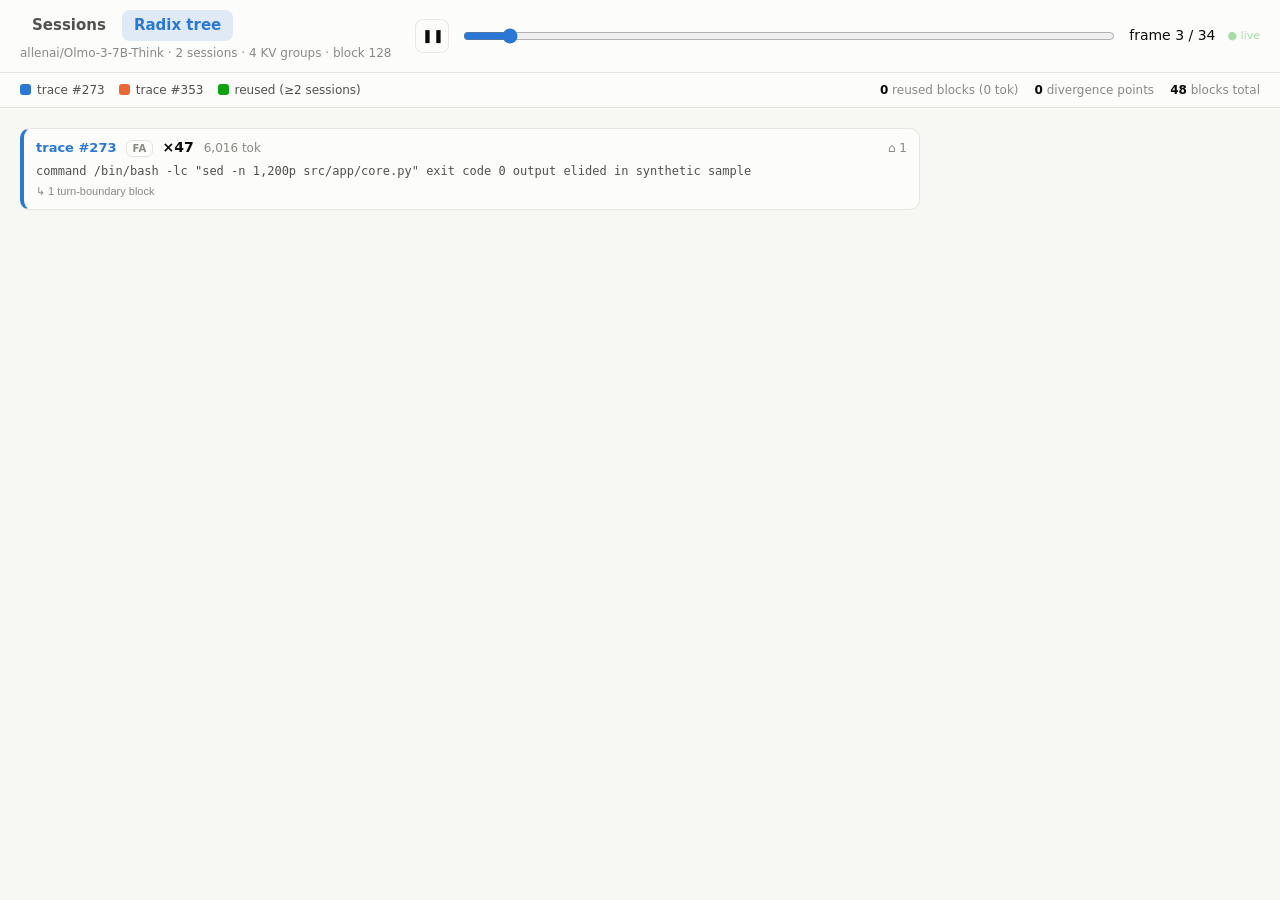
==== web/tree.html @ 35108ffb "add the viewer Signed-off-by: Sage Ahrac <sagiahrak@gmail.com>" ====
<!doctype html>
<html lang="en">
<head>
  <meta charset="utf-8" />
  <meta name="viewport" content="width=device-width, initial-scale=1" />
  <title>KV-Cache Radix Tree — live</title>
  <link rel="stylesheet" href="tree.css" />
</head>
<body class="viz-root">
  <header class="topbar">
    <div class="title">
      <nav class="tabs">
        <a href="index.html">Sessions</a>
        <a href="tree.html" class="on" aria-current="page">Radix tree</a>
      </nav>
      <p class="sub" id="meta-line">loading…</p>
    </div>
    <div class="transport">
      <button id="play" class="btn" aria-label="play / pause">❚❚</button>
      <input id="scrub" class="scrub" type="range" min="0" max="0" value="0" aria-label="timeline" />
      <span id="step-label" class="mono">0 / 0</span>
      <span class="live" id="live">● live</span>
    </div>
  </header>

  <div class="toolbar">
    <div class="legend" id="legend"></div>
    <div class="stats mono" id="stats"></div>
  </div>

  <!-- The tree is rebuilt from the granular block map each frame; merging of
       adjacent same-type blocks happens here at render time, not in the data. -->
  <main class="tree" id="tree"></main>

  <aside class="detail" id="detail" hidden>
    <div class="detail-head"><span id="detail-title"></span>
      <button class="x" id="detail-close" aria-label="close">✕</button></div>
    <div class="detail-body" id="detail-body"></div>
  </aside>

  <script type="module" src="tree.js"></script>
</body>
</html>
---- web/tree.css ----
/* Radix-tree tab — reuse & divergence view. Independent of the Sessions tab. */
.viz-root {
  --surface-1: #fcfcfb; --plane: #f7f7f4; --ink: #0b0b0b; --ink-2: #52514e;
  --muted: #8b8983; --hair: #e6e5df; --ring: rgba(11,11,11,.08);
  --shadow: 0 1px 2px rgba(11,11,11,.04), 0 8px 24px rgba(11,11,11,.05);

  /* session identity hues (distinct pairs) + shared/reused = green */
  --sess-0: #2a78d6; --sess-1: #eb6834; --sess-2: #4a3aa7;
  --sess-3: #e87ba4; --sess-4: #1baf7a; --sess-5: #eda100;
  --shared: #0ca30c;
  --evicted: #b9b7b0;

  color-scheme: light dark;
  background: var(--plane); color: var(--ink);
  font: 14px/1.5 system-ui, -apple-system, "Segoe UI", sans-serif;
  margin: 0; height: 100vh; overflow: hidden;
  display: grid; grid-template-rows: auto auto minmax(0, 1fr);
}
@media (prefers-color-scheme: dark) {
  .viz-root {
    --surface-1: #1a1a19; --plane: #0d0d0d; --ink: #fff; --ink-2: #c3c2b7;
    --muted: #8b8983; --hair: #2c2c2a; --ring: rgba(255,255,255,.10); --shadow: none;
    --sess-0: #3987e5; --sess-1: #d95926; --sess-2: #9085e9;
    --sess-3: #d55181; --sess-4: #199e70; --sess-5: #c98500;
    --shared: #0ca30c; --evicted: #4a4a46;
  }
}
.mono { font-variant-numeric: tabular-nums; }

/* top bar */
.topbar { display: flex; align-items: center; gap: 24px; flex-wrap: wrap;
  padding: 10px 20px; border-bottom: 1px solid var(--hair); background: var(--surface-1); }
.tabs { display: flex; align-items: center; gap: 4px; }
.tabs a { text-decoration: none; color: var(--ink-2); font-weight: 650; font-size: 15px;
  padding: 4px 12px; border-radius: 8px; }
.tabs a.on { background: color-mix(in oklab, var(--sess-0) 14%, transparent); color: var(--sess-0); }
.tabs a:hover:not(.on) { background: var(--plane); }
.title .sub { margin: 3px 0 0; color: var(--muted); font-size: 12px; }
.transport { display: flex; align-items: center; gap: 12px; flex: 1; min-width: 280px; }
.btn { border: 1px solid var(--ring); background: var(--surface-1); color: var(--ink);
  width: 34px; height: 34px; border-radius: 8px; cursor: pointer; }
.btn:hover { border-color: var(--muted); }
.scrub { flex: 1; accent-color: var(--sess-0); }
.live { font-size: 11px; color: var(--shared); opacity: .35; }
.viz-root.playing .live { animation: pulse 1.6s ease-in-out infinite; }
@keyframes pulse { 0%,100% { opacity: .35; } 50% { opacity: 1; } }

/* legend + stats */
.toolbar { display: flex; justify-content: space-between; align-items: center; gap: 16px;
  flex-wrap: wrap; padding: 8px 20px; border-bottom: 1px solid var(--hair);
  background: var(--surface-1); font-size: 12px; }
.legend { display: flex; gap: 14px; flex-wrap: wrap; color: var(--ink-2); }
.legend span { display: inline-flex; align-items: center; gap: 6px; }
.legend i { width: 11px; height: 11px; border-radius: 3px; display: inline-block; }
.stats { color: var(--muted); display: flex; gap: 16px; flex-wrap: wrap; }
.stats b { color: var(--ink); font-weight: 650; }

/* tree canvas */
.tree { overflow: auto; padding: 14px 20px 40px; max-width: 900px; }

/* a run of merged blocks = one card, accent-colored by session (or shared) */
.pill { --c: var(--muted); display: block; min-width: 0; cursor: pointer;
  margin: 6px 0; border: 1px solid var(--hair); border-left: 4px solid var(--c);
  border-radius: 10px; background: var(--surface-1); padding: 8px 12px;
  animation: fade .25s ease; transition: opacity .3s, border-color .2s; }
@keyframes fade { from { opacity: 0; } to { opacity: 1; } }
.pill:hover { border-color: var(--c); }
.pill.shared { background: color-mix(in oklab, var(--shared) 8%, var(--surface-1)); }
.pill.evicted { opacity: .45; border-style: dashed; }

.pill-head { display: flex; align-items: baseline; gap: 10px; flex-wrap: wrap; }
.who { font-weight: 650; font-size: 13px; color: var(--c); }
.pill.shared .who { color: var(--shared); }
.atype { font-size: 10px; font-weight: 700; letter-spacing: .03em; color: var(--muted);
  border: 1px solid var(--hair); border-radius: 6px; padding: 0 5px; }
.count { font-weight: 650; }
.toks, .leaves { color: var(--muted); font-size: 12px; }
.leaves { margin-left: auto; }

.snippet { margin-top: 5px; color: var(--ink-2); font-size: 12px; line-height: 1.4;
  display: -webkit-box; -webkit-box-orient: vertical; -webkit-line-clamp: 2; overflow: hidden;
  font-family: ui-monospace, "SF Mono", Menlo, monospace; }
.stubnote { margin-top: 6px; background: none; border: none; padding: 0; cursor: pointer;
  color: var(--muted); font-size: 11px; text-align: left; }
.stubnote:hover { color: var(--ink-2); text-decoration: underline; }

/* divergence marker */
.diverge { display: flex; align-items: center; gap: 8px; color: var(--ink-2);
  font-size: 12px; margin: 10px 0 4px; }
.fork { font-size: 15px; color: var(--shared); font-weight: 700; }

/* Reddit-style collapsible thread: header + body with a connector rail */
.branch { margin: 2px 0; }
.branch-head { display: flex; align-items: baseline; gap: 8px; cursor: pointer;
  padding: 4px 6px; border-radius: 8px; user-select: none; }
.branch-head:hover { background: color-mix(in oklab, var(--c) 8%, transparent); }
.caret { color: var(--c); font-size: 11px; width: 12px; }
.btag { font-weight: 650; font-size: 13px; color: var(--c); }
.bmeta { color: var(--muted); font-size: 12px; }
.branch-body { margin-left: 11px; padding-left: 15px;
  border-left: 2px solid color-mix(in oklab, var(--c) 45%, var(--hair)); }
.branch.collapsed > .branch-body { display: none; }

/* detail drawer */
.detail { position: fixed; right: 0; bottom: 0; width: min(520px, 94vw); max-height: 64vh;
  background: var(--surface-1); border: 1px solid var(--hair); border-radius: 12px 0 0 0;
  box-shadow: 0 -8px 30px rgba(0,0,0,.14); display: flex; flex-direction: column; z-index: 20; }
.detail[hidden] { display: none; }
.detail-head { display: flex; justify-content: space-between; align-items: center;
  padding: 10px 14px; border-bottom: 1px solid var(--hair); font-weight: 600; font-size: 13px; }
.x { border: none; background: none; cursor: pointer; color: var(--muted); font-size: 15px; }
.detail-body { overflow: auto; padding: 10px 14px; display: flex; flex-direction: column; gap: 8px; }
.blk { border: 1px solid var(--hair); border-radius: 8px; padding: 8px 10px; }
.blk .h { font-family: ui-monospace, monospace; color: var(--muted); font-size: 11px; }
.blk .prev { margin-top: 4px; font-size: 12px; line-height: 1.45; white-space: pre-wrap;
  word-break: break-word; color: var(--ink); font-family: ui-monospace, "SF Mono", Menlo, monospace; }
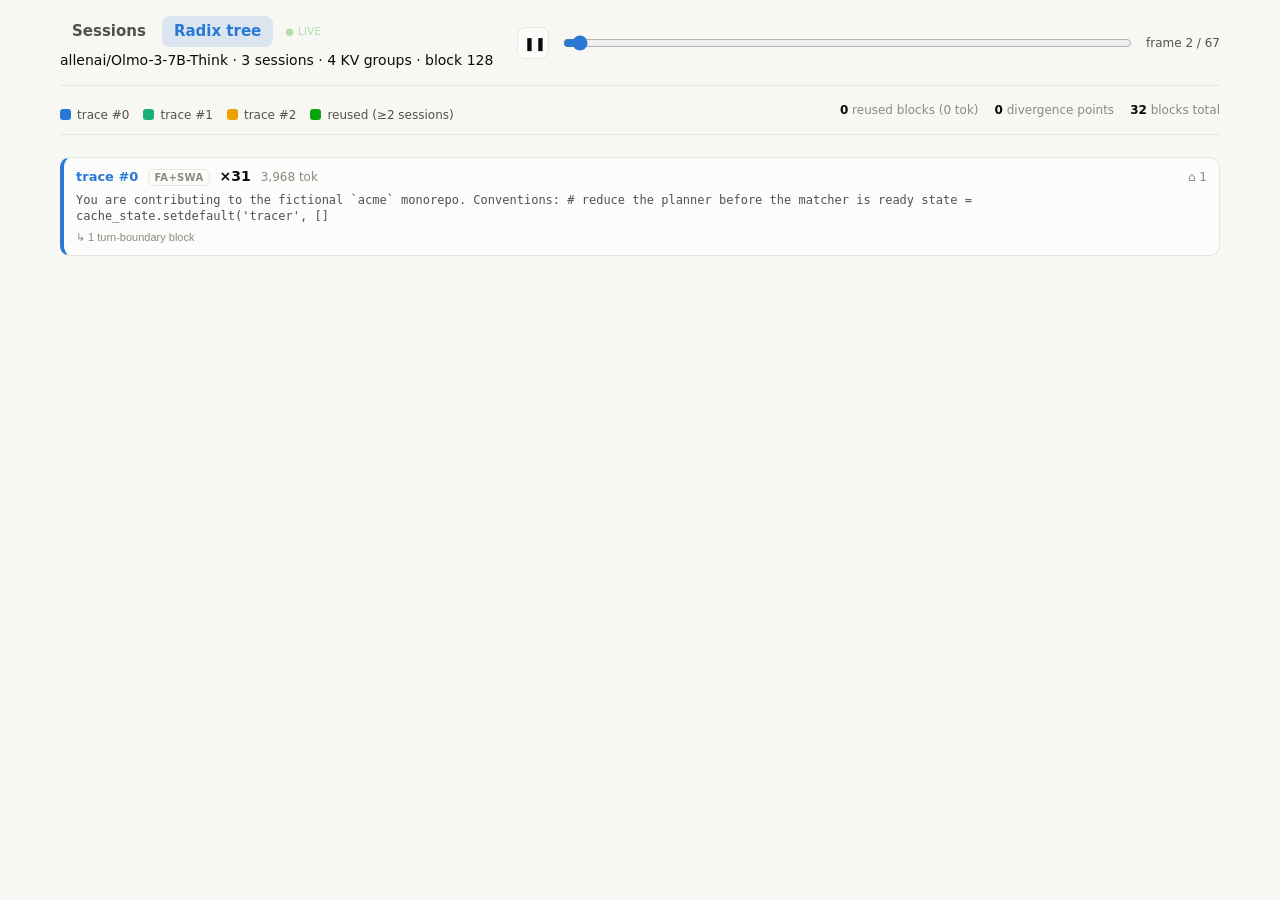
==== commit c17595c3: "align radix tree tab Signed-off-by: Sage Ahrac <sagiahrak@gmail.com>" ====
--- a/web/tree.html
+++ b/web/tree.html
@@ -4,14 +4,17 @@
   <meta charset="utf-8" />
   <meta name="viewport" content="width=device-width, initial-scale=1" />
   <title>KV-Cache Radix Tree — live</title>
+  <link rel="stylesheet" href="style.css" />
   <link rel="stylesheet" href="tree.css" />
 </head>
 <body class="viz-root">
+  <div class="app">
   <header class="topbar">
     <div class="title">
       <nav class="tabs">
         <a href="index.html">Sessions</a>
         <a href="tree.html" class="on" aria-current="page">Radix tree</a>
+        <span class="live" id="live">● live</span>
       </nav>
       <p class="sub" id="meta-line">loading…</p>
     </div>
@@ -19,7 +22,6 @@
       <button id="play" class="btn" aria-label="play / pause">❚❚</button>
       <input id="scrub" class="scrub" type="range" min="0" max="0" value="0" aria-label="timeline" />
       <span id="step-label" class="mono">0 / 0</span>
-      <span class="live" id="live">● live</span>
     </div>
   </header>
 
@@ -37,6 +39,7 @@
       <button class="x" id="detail-close" aria-label="close">✕</button></div>
     <div class="detail-body" id="detail-body"></div>
   </aside>
+  </div>
 
   <script type="module" src="tree.js"></script>
 </body>
--- a/web/style.css
+++ b/web/style.css
@@ -0,0 +1,149 @@
+/* Design tokens (dataviz reference palette) + a small type system.
+   Roles: .eyebrow = constant region label (uppercase, muted);
+          .meta = descriptive/technical metadata (muted sentence case);
+          data values = ink, tabular, semibold; color carries meaning only. */
+.viz-root {
+  --surface-1: #fcfcfb;
+  --plane: #f7f7f4;
+  --ink: #0b0b0b;
+  --ink-2: #52514e;
+  --muted: #8b8983;
+  --hair: #e6e5df;
+  --ring: rgba(11, 11, 11, 0.08);
+  --shadow: 0 1px 2px rgba(11, 11, 11, 0.04), 0 8px 24px rgba(11, 11, 11, 0.05);
+
+  --s0: #2a78d6;  /* session hues: blue / aqua / yellow (validated trio) */
+  --s1: #1baf7a;
+  --s2: #eda100;
+  --s3: #4a3aa7; --s4: #e87ba4; --s5: #eb6834;
+
+  --cached: #0ca30c;   /* reused from cache — "free" */
+  --new: #ec835a;      /* freshly prefilled — the real cost */
+
+  color-scheme: light dark;
+  background: var(--plane);
+  color: var(--ink);
+  font: 14px/1.5 system-ui, -apple-system, "Segoe UI", sans-serif;
+  margin: 0; min-height: 100vh;
+}
+@media (prefers-color-scheme: dark) {
+  .viz-root {
+    --surface-1: #1a1a19; --plane: #0d0d0d; --ink: #ffffff; --ink-2: #c3c2b7;
+    --muted: #8b8983; --hair: #2c2c2a; --ring: rgba(255, 255, 255, 0.10); --shadow: none;
+    --s0: #3987e5; --s1: #199e70; --s2: #c98500;
+    --s3: #9085e9; --s4: #d55181; --s5: #d95926;
+    --cached: #0ca30c; --new: #ec835a;
+  }
+}
+
+/* ---- type system ---- */
+.mono { font-variant-numeric: tabular-nums; }
+h1 { margin: 0; font-size: 15px; font-weight: 650; letter-spacing: -0.01em; }
+h2, .eyebrow { margin: 0; font-size: 11px; font-weight: 600; color: var(--muted);
+  text-transform: uppercase; letter-spacing: .06em; }
+.meta, .hint { font-size: 12px; font-weight: 400; color: var(--muted);
+  text-transform: none; letter-spacing: 0; }
+
+/* ---- centered page container (professional max-width, not full-bleed) ---- */
+.app { max-width: 1160px; margin: 0 auto; padding: 0 24px 56px; }
+
+/* ---- sticky top bar: brand + state (left), controls (right) ---- */
+.topbar { position: sticky; top: 0; z-index: 10; background: var(--plane);
+  display: flex; align-items: center; gap: 24px; flex-wrap: wrap;
+  padding: 16px 0 14px; border-bottom: 1px solid var(--hair); }
+.title .sub { margin: 3px 0 0; }
+.tabs { display: flex; align-items: center; gap: 4px; }
+.tabs a { text-decoration: none; color: var(--ink-2); font-weight: 650; font-size: 15px;
+  padding: 4px 12px; border-radius: 8px; }
+.tabs a.on { background: color-mix(in oklab, var(--s0) 14%, transparent); color: var(--s0); }
+.tabs a:hover:not(.on) { background: var(--surface-1); }
+.live { font-size: 10px; color: var(--cached); margin-left: 8px; opacity: .3;
+  letter-spacing: .04em; text-transform: uppercase; }
+.viz-root.playing .live { animation: pulse 1.6s ease-in-out infinite; }
+@keyframes pulse { 0%,100% { opacity: .3; } 50% { opacity: 1; } }
+.transport { display: flex; align-items: center; gap: 12px; flex: 1; min-width: 280px; }
+.btn { border: 1px solid var(--ring); background: var(--surface-1); color: var(--ink);
+  width: 32px; height: 32px; border-radius: 8px; cursor: pointer; }
+.btn:hover { border-color: var(--muted); }
+.scrub { flex: 1; accent-color: var(--s0); }
+#step-label { color: var(--ink-2); font-size: 12px; }
+
+/* ---- dashboard: cards that wrap, no fixed positions ---- */
+.stage { display: flex; flex-wrap: wrap; gap: 14px; padding: 18px 0 0; align-content: start; }
+.card { background: var(--surface-1); border: 1px solid var(--hair); border-radius: 14px;
+  padding: 16px; box-shadow: var(--shadow); }
+.hero { flex: 1 1 260px; display: grid; place-content: center; text-align: center; }
+.growth { flex: 2.2 1 460px; display: flex; flex-direction: column; min-width: 0; }
+.metrics { flex: 1 1 100%; }
+
+.hero-num { display: flex; flex-direction: column; gap: 5px; }
+.big { font-size: 54px; font-weight: 700; line-height: 1; color: var(--cached); letter-spacing: -0.02em; }
+.hero-label { color: var(--ink-2); font-size: 13px; }
+.hero-note { color: var(--muted); font-size: 12px; }
+
+/* sparkline */
+.spark { width: 100%; height: 168px; display: block; margin-top: 4px; }
+.legend { display: flex; gap: 16px; flex-wrap: wrap; margin-top: 10px; }
+.legend span { display: inline-flex; align-items: center; gap: 6px; font-size: 12px; color: var(--ink-2); }
+.legend i { width: 9px; height: 9px; border-radius: 3px; display: inline-block; }
+
+/* tiles: label (constant) small caps · value (changing) large · note (meta) */
+.tiles { display: grid; gap: 10px; grid-template-columns: repeat(auto-fit, minmax(150px, 1fr)); }
+.tile { display: flex; flex-direction: column; gap: 3px; padding: 12px 14px;
+  border: 1px solid var(--hair); border-radius: 12px; }
+.tile-label { font-size: 11px; font-weight: 600; color: var(--muted);
+  text-transform: uppercase; letter-spacing: .05em; }
+.tile-value { font-size: 23px; font-weight: 650; letter-spacing: -0.01em;
+  font-variant-numeric: tabular-nums; transition: color .25s; }
+.tile-value.flash { color: var(--s0); }
+.tile-note { font-size: 11px; color: var(--muted); }
+
+/* ---- sessions (bottom): the live event stream ---- */
+.chat { margin-top: 14px; background: var(--surface-1); border: 1px solid var(--hair);
+  border-radius: 14px; box-shadow: var(--shadow); overflow: hidden; }
+.chat-head { display: flex; justify-content: space-between; align-items: baseline; gap: 20px;
+  padding: 14px 16px; border-bottom: 1px solid var(--hair); }
+.chat-head-l { display: flex; flex-direction: column; gap: 3px; }
+.chat-log { padding: 14px 16px; display: flex; flex-direction: column; gap: 12px; }
+
+.turn { display: flex; gap: 12px; animation: drop .32s cubic-bezier(.2,.7,.3,1); }
+@keyframes drop { from { opacity: 0; transform: translateY(-10px); } to { opacity: 1; transform: none; } }
+.turn.active .turn-body { border-color: color-mix(in oklab, var(--sess) 50%, var(--hair)); }
+
+/* chat avatar: a distinct face per session (DiceBear) on a soft session-tinted
+   circle with a muted ring; a small badge carries the session id. Offline
+   fallback is the colored initial. */
+.avatar { position: relative; flex: none; width: 40px; height: 40px; border-radius: 50%;
+  background: color-mix(in oklab, var(--sess) 15%, var(--surface-1));
+  border: 2px solid color-mix(in oklab, var(--sess) 40%, var(--surface-1));
+  display: grid; place-items: center; box-sizing: border-box; }
+.avatar img { grid-area: 1/1; width: 100%; height: 100%; border-radius: 50%; }
+.badge { position: absolute; right: -5px; bottom: -5px; padding: 1px 4px; border-radius: 8px;
+  font-size: 9px; font-weight: 700; font-variant-numeric: tabular-nums; color: var(--ink);
+  background: color-mix(in oklab, var(--sess) 22%, var(--surface-1));
+  border: 1.5px solid color-mix(in oklab, var(--sess) 55%, var(--surface-1)); }
+
+.turn-body { flex: 1; min-width: 0; display: flex; flex-direction: column; gap: 8px;
+  background: var(--plane); border: 1px solid var(--hair); border-radius: 12px; padding: 11px 13px; }
+.turn-head { display: flex; align-items: baseline; gap: 8px; }
+.who { font-size: 13px; font-weight: 600; color: var(--ink); }
+.when { font-size: 12px; color: var(--muted); font-variant-numeric: tabular-nums; }
+
+/* cached / new split bar */
+.split { display: flex; height: 7px; border-radius: 999px; overflow: hidden; background: var(--hair); }
+.seg { height: 100%; transition: flex-grow .3s ease; }
+.seg.cached { background: var(--cached); }
+.seg.new { background: var(--new); }
+.split-labels { display: flex; justify-content: space-between; font-size: 11px;
+  font-variant-numeric: tabular-nums; }
+.lbl-cached { color: var(--cached); font-weight: 600; }
+.lbl-new { color: var(--new); font-weight: 600; }
+
+.ask { color: var(--ink); font-size: 13px; white-space: pre-wrap; word-break: break-word; }
+.reply { color: var(--ink-2); font-size: 13px; white-space: pre-wrap; word-break: break-word; }
+.clamp { display: -webkit-box; -webkit-box-orient: vertical; -webkit-line-clamp: 3; overflow: hidden; }
+.reply.clamp { -webkit-line-clamp: 2; }
+.reply.redacted { color: var(--muted); font-style: italic; font-size: 12px; }
+.more { align-self: flex-start; background: none; border: none; color: var(--s0);
+  cursor: pointer; font-size: 12px; padding: 0; }
+.more:hover { text-decoration: underline; }
--- a/web/tree.css
+++ b/web/tree.css
@@ -1,54 +1,17 @@
-/* Radix-tree tab — reuse & divergence view. Independent of the Sessions tab. */
+/* Radix-tree tab. Base tokens + chrome (topbar, tabs, buttons, type system)
+   come from style.css; only tree-specific structure lives here. Session
+   identity uses the shared palette so a session reads the same across tabs. */
 .viz-root {
-  --surface-1: #fcfcfb; --plane: #f7f7f4; --ink: #0b0b0b; --ink-2: #52514e;
-  --muted: #8b8983; --hair: #e6e5df; --ring: rgba(11,11,11,.08);
-  --shadow: 0 1px 2px rgba(11,11,11,.04), 0 8px 24px rgba(11,11,11,.05);
-
-  /* session identity hues (distinct pairs) + shared/reused = green */
-  --sess-0: #2a78d6; --sess-1: #eb6834; --sess-2: #4a3aa7;
-  --sess-3: #e87ba4; --sess-4: #1baf7a; --sess-5: #eda100;
-  --shared: #0ca30c;
-  --evicted: #b9b7b0;
-
-  color-scheme: light dark;
-  background: var(--plane); color: var(--ink);
-  font: 14px/1.5 system-ui, -apple-system, "Segoe UI", sans-serif;
-  margin: 0; height: 100vh; overflow: hidden;
-  display: grid; grid-template-rows: auto auto minmax(0, 1fr);
+  --sess-0: var(--s0); --sess-1: var(--s1); --sess-2: var(--s2);
+  --sess-3: var(--s3); --sess-4: var(--s4); --sess-5: var(--s5);
+  --shared: #0ca30c;   /* reused across ≥2 sessions */
+  --evicted: #b9b7b0;  /* dropped from the pool */
 }
-@media (prefers-color-scheme: dark) {
-  .viz-root {
-    --surface-1: #1a1a19; --plane: #0d0d0d; --ink: #fff; --ink-2: #c3c2b7;
-    --muted: #8b8983; --hair: #2c2c2a; --ring: rgba(255,255,255,.10); --shadow: none;
-    --sess-0: #3987e5; --sess-1: #d95926; --sess-2: #9085e9;
-    --sess-3: #d55181; --sess-4: #199e70; --sess-5: #c98500;
-    --shared: #0ca30c; --evicted: #4a4a46;
-  }
-}
-.mono { font-variant-numeric: tabular-nums; }
-
-/* top bar */
-.topbar { display: flex; align-items: center; gap: 24px; flex-wrap: wrap;
-  padding: 10px 20px; border-bottom: 1px solid var(--hair); background: var(--surface-1); }
-.tabs { display: flex; align-items: center; gap: 4px; }
-.tabs a { text-decoration: none; color: var(--ink-2); font-weight: 650; font-size: 15px;
-  padding: 4px 12px; border-radius: 8px; }
-.tabs a.on { background: color-mix(in oklab, var(--sess-0) 14%, transparent); color: var(--sess-0); }
-.tabs a:hover:not(.on) { background: var(--plane); }
-.title .sub { margin: 3px 0 0; color: var(--muted); font-size: 12px; }
-.transport { display: flex; align-items: center; gap: 12px; flex: 1; min-width: 280px; }
-.btn { border: 1px solid var(--ring); background: var(--surface-1); color: var(--ink);
-  width: 34px; height: 34px; border-radius: 8px; cursor: pointer; }
-.btn:hover { border-color: var(--muted); }
-.scrub { flex: 1; accent-color: var(--sess-0); }
-.live { font-size: 11px; color: var(--shared); opacity: .35; }
-.viz-root.playing .live { animation: pulse 1.6s ease-in-out infinite; }
-@keyframes pulse { 0%,100% { opacity: .35; } 50% { opacity: 1; } }
+@media (prefers-color-scheme: dark) { .viz-root { --evicted: #4a4a46; } }
 
 /* legend + stats */
 .toolbar { display: flex; justify-content: space-between; align-items: center; gap: 16px;
-  flex-wrap: wrap; padding: 8px 20px; border-bottom: 1px solid var(--hair);
-  background: var(--surface-1); font-size: 12px; }
+  flex-wrap: wrap; padding: 10px 0; border-bottom: 1px solid var(--hair); font-size: 12px; }
 .legend { display: flex; gap: 14px; flex-wrap: wrap; color: var(--ink-2); }
 .legend span { display: inline-flex; align-items: center; gap: 6px; }
 .legend i { width: 11px; height: 11px; border-radius: 3px; display: inline-block; }
@@ -56,7 +19,7 @@
 .stats b { color: var(--ink); font-weight: 650; }
 
 /* tree canvas */
-.tree { overflow: auto; padding: 14px 20px 40px; max-width: 900px; }
+.tree { padding: 16px 0 48px; }
 
 /* a run of merged blocks = one card, accent-colored by session (or shared) */
 .pill { --c: var(--muted); display: block; min-width: 0; cursor: pointer;
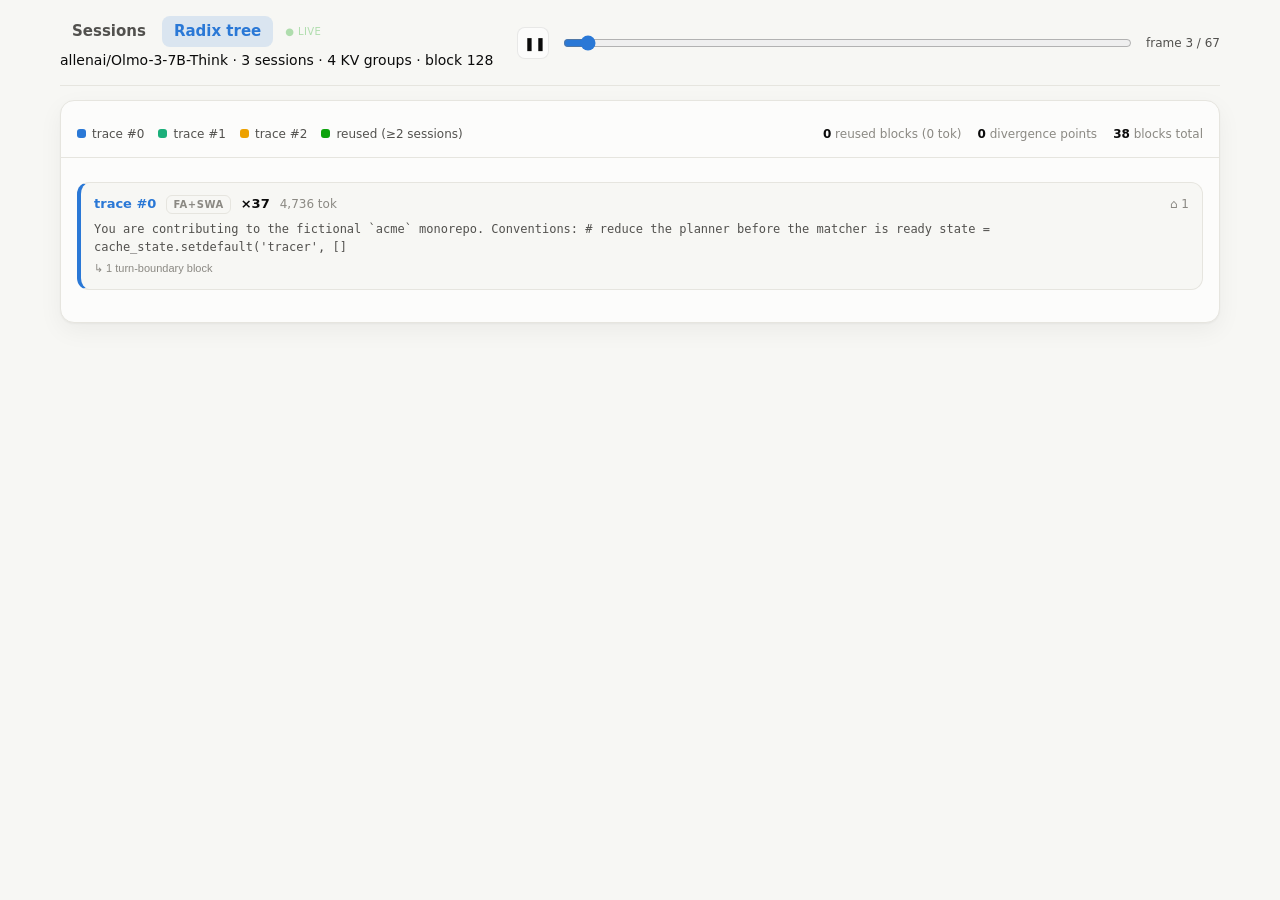
==== commit dc77088d: "card the radix tree to match the sessions tab Signed-off-by: Sage Ahrac <sagiahrak@gmail.com>" ====
--- a/web/tree.html
+++ b/web/tree.html
@@ -25,14 +25,14 @@
     </div>
   </header>
 
-  <div class="toolbar">
-    <div class="legend" id="legend"></div>
-    <div class="stats mono" id="stats"></div>
-  </div>
-
-  <!-- The tree is rebuilt from the granular block map each frame; merging of
-       adjacent same-type blocks happens here at render time, not in the data. -->
-  <main class="tree" id="tree"></main>
+  <section class="panel">
+    <div class="toolbar">
+      <div class="legend" id="legend"></div>
+      <div class="stats mono" id="stats"></div>
+    </div>
+    <!-- merging of adjacent same-type blocks happens at render time, not in data -->
+    <main class="tree" id="tree"></main>
+  </section>
 
   <aside class="detail" id="detail" hidden>
     <div class="detail-head"><span id="detail-title"></span>
--- a/web/tree.css
+++ b/web/tree.css
@@ -1,6 +1,7 @@
 /* Radix-tree tab. Base tokens + chrome (topbar, tabs, buttons, type system)
-   come from style.css; only tree-specific structure lives here. Session
-   identity uses the shared palette so a session reads the same across tabs. */
+   come from style.css; only tree-specific structure lives here. Same card
+   framing, spacing, radii, and type roles as the Sessions tab; session identity
+   uses the shared palette so a session reads the same across both tabs. */
 .viz-root {
   --sess-0: var(--s0); --sess-1: var(--s1); --sess-2: var(--s2);
   --sess-3: var(--s3); --sess-4: var(--s4); --sess-5: var(--s5);
@@ -9,38 +10,38 @@
 }
 @media (prefers-color-scheme: dark) { .viz-root { --evicted: #4a4a46; } }
 
-/* legend + stats */
-.toolbar { display: flex; justify-content: space-between; align-items: center; gap: 16px;
-  flex-wrap: wrap; padding: 10px 0; border-bottom: 1px solid var(--hair); font-size: 12px; }
-.legend { display: flex; gap: 14px; flex-wrap: wrap; color: var(--ink-2); }
-.legend span { display: inline-flex; align-items: center; gap: 6px; }
-.legend i { width: 11px; height: 11px; border-radius: 3px; display: inline-block; }
-.stats { color: var(--muted); display: flex; gap: 16px; flex-wrap: wrap; }
+/* one card: legend/stats head + tree body (mirrors the Sessions chat card) */
+.panel { margin-top: 14px; background: var(--surface-1); border: 1px solid var(--hair);
+  border-radius: 14px; box-shadow: var(--shadow); overflow: hidden; }
+.toolbar { display: flex; justify-content: space-between; align-items: baseline; gap: 16px;
+  flex-wrap: wrap; padding: 14px 16px; border-bottom: 1px solid var(--hair); }
+.legend { display: flex; gap: 14px; flex-wrap: wrap; }
+.legend span { display: inline-flex; align-items: center; gap: 6px; font-size: 12px; color: var(--ink-2); }
+.legend i { width: 9px; height: 9px; border-radius: 3px; display: inline-block; }
+.stats { display: flex; gap: 16px; flex-wrap: wrap; font-size: 12px; color: var(--muted); }
 .stats b { color: var(--ink); font-weight: 650; }
+.tree { padding: 14px 16px 22px; }
 
-/* tree canvas */
-.tree { padding: 16px 0 48px; }
-
-/* a run of merged blocks = one card, accent-colored by session (or shared) */
-.pill { --c: var(--muted); display: block; min-width: 0; cursor: pointer;
-  margin: 6px 0; border: 1px solid var(--hair); border-left: 4px solid var(--c);
-  border-radius: 10px; background: var(--surface-1); padding: 8px 12px;
-  animation: fade .25s ease; transition: opacity .3s, border-color .2s; }
+/* a run of merged blocks = one item (matches the Sessions turn card) */
+.pill { --c: var(--muted); display: block; min-width: 0; cursor: pointer; margin: 10px 0;
+  background: var(--plane); border: 1px solid var(--hair); border-left: 4px solid var(--c);
+  border-radius: 12px; padding: 11px 13px; animation: fade .25s ease;
+  transition: opacity .3s, border-color .2s; }
 @keyframes fade { from { opacity: 0; } to { opacity: 1; } }
 .pill:hover { border-color: var(--c); }
-.pill.shared { background: color-mix(in oklab, var(--shared) 8%, var(--surface-1)); }
-.pill.evicted { opacity: .45; border-style: dashed; }
+.pill.shared { background: color-mix(in oklab, var(--shared) 8%, var(--plane)); }
+.pill.evicted { opacity: .5; border-style: dashed; }
 
 .pill-head { display: flex; align-items: baseline; gap: 10px; flex-wrap: wrap; }
-.who { font-weight: 650; font-size: 13px; color: var(--c); }
+.who { font-size: 13px; font-weight: 600; color: var(--c); }
 .pill.shared .who { color: var(--shared); }
-.atype { font-size: 10px; font-weight: 700; letter-spacing: .03em; color: var(--muted);
-  border: 1px solid var(--hair); border-radius: 6px; padding: 0 5px; }
-.count { font-weight: 650; }
-.toks, .leaves { color: var(--muted); font-size: 12px; }
+.atype { font-size: 10px; font-weight: 600; letter-spacing: .05em; text-transform: uppercase;
+  color: var(--muted); border: 1px solid var(--hair); border-radius: 6px; padding: 1px 6px; }
+.count { font-size: 13px; font-weight: 650; font-variant-numeric: tabular-nums; }
+.toks, .leaves { color: var(--muted); font-size: 12px; font-variant-numeric: tabular-nums; }
 .leaves { margin-left: auto; }
 
-.snippet { margin-top: 5px; color: var(--ink-2); font-size: 12px; line-height: 1.4;
+.snippet { margin-top: 6px; color: var(--ink-2); font-size: 12px; line-height: 1.5;
   display: -webkit-box; -webkit-box-orient: vertical; -webkit-line-clamp: 2; overflow: hidden;
   font-family: ui-monospace, "SF Mono", Menlo, monospace; }
 .stubnote { margin-top: 6px; background: none; border: none; padding: 0; cursor: pointer;
@@ -49,31 +50,31 @@
 
 /* divergence marker */
 .diverge { display: flex; align-items: center; gap: 8px; color: var(--ink-2);
-  font-size: 12px; margin: 10px 0 4px; }
+  font-size: 12px; margin: 12px 0 4px; }
 .fork { font-size: 15px; color: var(--shared); font-weight: 700; }
 
-/* Reddit-style collapsible thread: header + body with a connector rail */
+/* collapsible branch: header + body with a connector rail */
 .branch { margin: 2px 0; }
 .branch-head { display: flex; align-items: baseline; gap: 8px; cursor: pointer;
-  padding: 4px 6px; border-radius: 8px; user-select: none; }
+  padding: 5px 6px; border-radius: 8px; user-select: none; }
 .branch-head:hover { background: color-mix(in oklab, var(--c) 8%, transparent); }
 .caret { color: var(--c); font-size: 11px; width: 12px; }
-.btag { font-weight: 650; font-size: 13px; color: var(--c); }
-.bmeta { color: var(--muted); font-size: 12px; }
-.branch-body { margin-left: 11px; padding-left: 15px;
+.btag { font-size: 13px; font-weight: 600; color: var(--c); }
+.bmeta { color: var(--muted); font-size: 12px; font-variant-numeric: tabular-nums; }
+.branch-body { margin-left: 12px; padding-left: 16px;
   border-left: 2px solid color-mix(in oklab, var(--c) 45%, var(--hair)); }
 .branch.collapsed > .branch-body { display: none; }
 
 /* detail drawer */
 .detail { position: fixed; right: 0; bottom: 0; width: min(520px, 94vw); max-height: 64vh;
-  background: var(--surface-1); border: 1px solid var(--hair); border-radius: 12px 0 0 0;
-  box-shadow: 0 -8px 30px rgba(0,0,0,.14); display: flex; flex-direction: column; z-index: 20; }
+  background: var(--surface-1); border: 1px solid var(--hair); border-radius: 14px 0 0 0;
+  box-shadow: 0 8px 40px rgba(11, 11, 11, .18); display: flex; flex-direction: column; z-index: 20; }
 .detail[hidden] { display: none; }
-.detail-head { display: flex; justify-content: space-between; align-items: center;
-  padding: 10px 14px; border-bottom: 1px solid var(--hair); font-weight: 600; font-size: 13px; }
+.detail-head { display: flex; justify-content: space-between; align-items: center; gap: 12px;
+  padding: 12px 16px; border-bottom: 1px solid var(--hair); font-weight: 600; font-size: 13px; }
 .x { border: none; background: none; cursor: pointer; color: var(--muted); font-size: 15px; }
-.detail-body { overflow: auto; padding: 10px 14px; display: flex; flex-direction: column; gap: 8px; }
-.blk { border: 1px solid var(--hair); border-radius: 8px; padding: 8px 10px; }
+.detail-body { overflow: auto; padding: 12px 16px; display: flex; flex-direction: column; gap: 8px; }
+.blk { border: 1px solid var(--hair); border-radius: 10px; padding: 8px 10px; }
 .blk .h { font-family: ui-monospace, monospace; color: var(--muted); font-size: 11px; }
-.blk .prev { margin-top: 4px; font-size: 12px; line-height: 1.45; white-space: pre-wrap;
+.blk .prev { margin-top: 4px; font-size: 12px; line-height: 1.5; white-space: pre-wrap;
   word-break: break-word; color: var(--ink); font-family: ui-monospace, "SF Mono", Menlo, monospace; }
